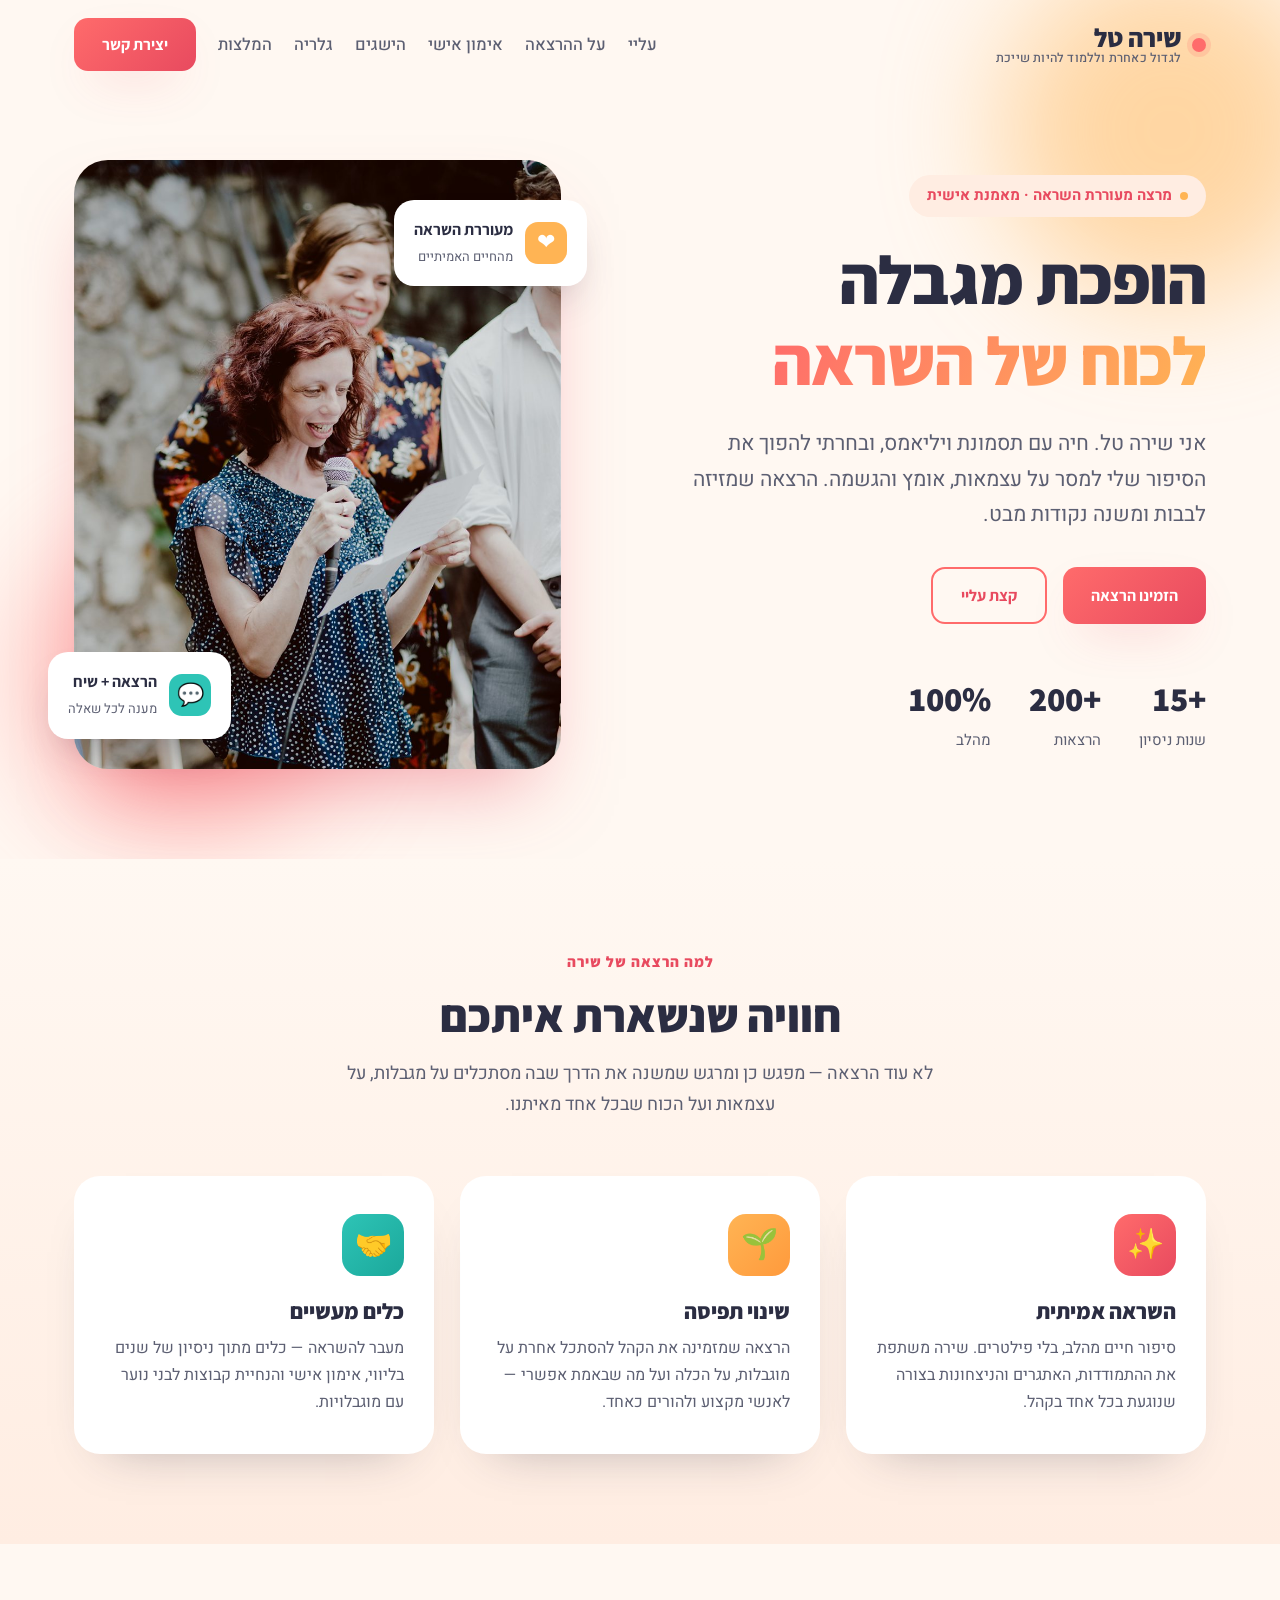
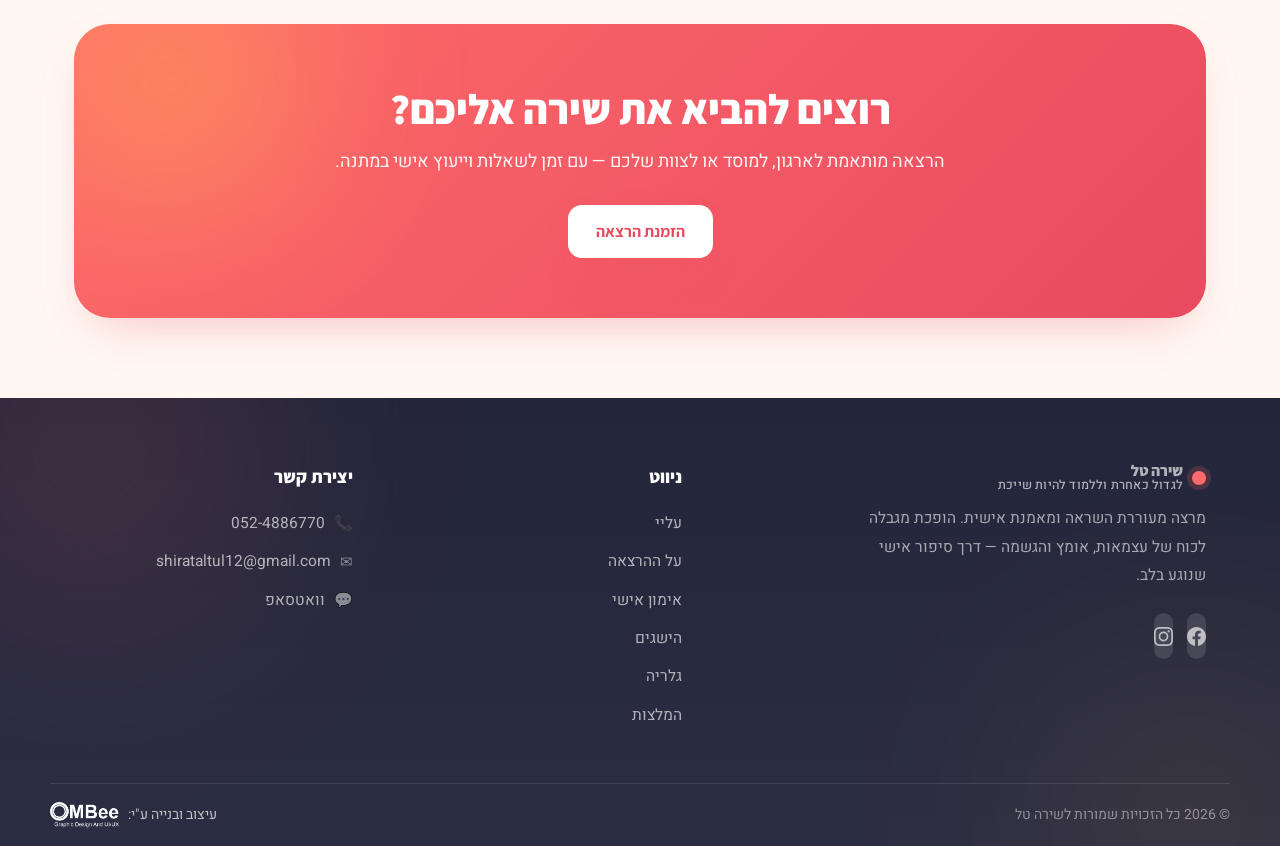
==== index.html @ d23c4528 "גיבוי ראשוני: עיצוב מחדש של אתר שירה טל אתר סטטי ב-8 דפים (עברית RTL, רספונסיבי) עם CSS/JS משותפים, " ====
<!DOCTYPE html>
<html lang="he" dir="rtl">
<head>
<meta charset="UTF-8" />
<meta name="viewport" content="width=device-width, initial-scale=1.0" />
<title>שירה טל | מרצה מעוררת השראה ומאמנת אישית</title>
<meta name="description" content="שירה טל — מרצה מוטיבציונית ומאמנת אישית. הרצאות מעוררות השראה על התמודדות, עצמאות והגשמה." />
<link rel="preconnect" href="https://fonts.googleapis.com" />
<link rel="preconnect" href="https://fonts.gstatic.com" crossorigin />
<link href="https://fonts.googleapis.com/css2?family=Heebo:wght@300;400;500;700;800;900&family=Assistant:wght@400;600;700;800&display=swap" rel="stylesheet" />
<link rel="stylesheet" href="style.css" />
</head>
<body>

<header id="header">
  <div class="wrap nav">
    <a href="index.html" class="logo"><span class="dot"></span><span class="logo-txt">שירה טל<small>לגדול כאחרת וללמוד להיות שייכת</small></span></a>
    <nav class="menu" id="menu">
      <a href="about.html">עליי</a>
      <a href="lecture.html">על ההרצאה</a>
      <a href="coaching.html">אימון אישי</a>
      <a href="achievements.html">הישגים</a>
      <a href="gallery.html">גלריה</a>
      <a href="testimonials.html">המלצות</a>
      <a href="contact.html" class="btn">יצירת קשר</a>
    </nav>
    <button class="hamburger" id="hamburger" aria-label="תפריט"><span></span><span></span><span></span></button>
  </div>
</header>

<section class="hero">
  <div class="blob blob-1"></div>
  <div class="wrap hero-grid">
    <div class="reveal">
      <span class="pill"><span class="spark"></span>מרצה מעוררת השראה · מאמנת אישית</span>
      <h1>הופכת מגבלה<br><span class="hl">לכוח של השראה</span></h1>
      <p class="lead">אני שירה טל. חיה עם תסמונת ויליאמס, ובחרתי להפוך את הסיפור שלי למסר על עצמאות, אומץ והגשמה. הרצאה שמזיזה לבבות ומשנה נקודות מבט.</p>
      <div class="hero-cta">
        <a href="contact.html" class="btn">הזמינו הרצאה</a>
        <a href="about.html" class="btn btn-ghost">קצת עליי</a>
      </div>
      <div class="hero-stats">
        <div class="stat"><div class="num">+15</div><div class="lbl">שנות ניסיון</div></div>
        <div class="stat"><div class="num">+200</div><div class="lbl">הרצאות</div></div>
        <div class="stat"><div class="num">100%</div><div class="lbl">מהלב</div></div>
      </div>
    </div>
    <div class="hero-visual reveal">
      <div class="blob blob-2"></div>
      <div class="photo-card">
        <img src="images/shira-2.jpg" alt="שירה טל" />
      </div>
      <div class="float-badge badge-1"><div class="ic">💬</div><div><b>הרצאה + שיח</b><small>מענה לכל שאלה</small></div></div>
      <div class="float-badge badge-2"><div class="ic">❤</div><div><b>מעוררת השראה</b><small>מהחיים האמיתיים</small></div></div>
    </div>
  </div>
</section>

<section class="why">
  <div class="wrap">
    <div class="sec-head reveal">
      <span class="sec-tag">למה הרצאה של שירה</span>
      <h2>חוויה שנשארת איתכם</h2>
      <p>לא עוד הרצאה — מפגש כן ומרגש שמשנה את הדרך שבה מסתכלים על מגבלות, על עצמאות ועל הכוח שבכל אחד מאיתנו.</p>
    </div>
    <div class="cards">
      <div class="card reveal"><div class="ic">✨</div><h3>השראה אמיתית</h3><p>סיפור חיים מהלב, בלי פילטרים. שירה משתפת את ההתמודדות, האתגרים והניצחונות בצורה שנוגעת בכל אחד בקהל.</p></div>
      <div class="card reveal"><div class="ic">🌱</div><h3>שינוי תפיסה</h3><p>הרצאה שמזמינה את הקהל להסתכל אחרת על מוגבלות, על הכלה ועל מה שבאמת אפשרי — לאנשי מקצוע ולהורים כאחד.</p></div>
      <div class="card reveal"><div class="ic">🤝</div><h3>כלים מעשיים</h3><p>מעבר להשראה — כלים מתוך ניסיון של שנים בליווי, אימון אישי והנחיית קבוצות לבני נוער עם מוגבלויות.</p></div>
    </div>
  </div>
</section>

<section class="cta-strip">
  <div class="wrap">
    <div class="cta-inner reveal">
      <h2>רוצים להביא את שירה אליכם?</h2>
      <p>הרצאה מותאמת לארגון, למוסד או לצוות שלכם — עם זמן לשאלות וייעוץ אישי במתנה.</p>
      <a href="contact.html" class="btn">הזמנת הרצאה</a>
    </div>
  </div>
</section>

<footer>
  <div class="wrap foot-grid">
    <div class="foot-col foot-brand">
      <a href="index.html" class="logo"><span class="dot"></span><span class="logo-txt">שירה טל<small>לגדול כאחרת וללמוד להיות שייכת</small></span></a>
      <p>מרצה מעוררת השראה ומאמנת אישית. הופכת מגבלה לכוח של עצמאות, אומץ והגשמה — דרך סיפור אישי שנוגע בלב.</p>
      <div class="socials">
        <a href="#" aria-label="פייסבוק"><svg viewBox="0 0 24 24" aria-hidden="true"><path d="M24 12.07C24 5.4 18.63 0 12 0S0 5.4 0 12.07c0 6.02 4.39 11.01 10.13 11.93v-8.44H7.08v-3.49h3.05V9.41c0-3.02 1.79-4.69 4.53-4.69 1.31 0 2.69.24 2.69.24v2.97h-1.52c-1.49 0-1.96.93-1.96 1.89v2.25h3.33l-.53 3.49h-2.8v8.44C19.61 23.08 24 18.09 24 12.07z"/></svg></a>
        <a href="https://instagram.com/shiralifecoach" target="_blank" rel="noopener" aria-label="אינסטגרם"><svg viewBox="0 0 24 24" aria-hidden="true"><path d="M12 2.16c3.2 0 3.58.01 4.85.07 1.17.05 1.8.25 2.23.41.56.22.96.48 1.38.9.42.42.68.82.9 1.38.16.42.36 1.06.41 2.23.06 1.27.07 1.65.07 4.85s-.01 3.58-.07 4.85c-.05 1.17-.25 1.8-.41 2.23-.22.56-.48.96-.9 1.38-.42.42-.82.68-1.38.9-.42.16-1.06.36-2.23.41-1.27.06-1.65.07-4.85.07s-3.58-.01-4.85-.07c-1.17-.05-1.8-.25-2.23-.41-.56-.22-.96-.48-1.38-.9-.42-.42-.68-.82-.9-1.38-.16-.42-.36-1.06-.41-2.23-.06-1.27-.07-1.65-.07-4.85s.01-3.58.07-4.85c.05-1.17.25-1.8.41-2.23.22-.56.48-.96.9-1.38.42-.42.82-.68 1.38-.9.42-.16 1.06-.36 2.23-.41 1.27-.06 1.65-.07 4.85-.07M12 0C8.74 0 8.33.01 7.05.07 5.78.13 4.9.33 4.14.63c-.79.31-1.46.72-2.12 1.38C1.36 2.67.95 3.34.63 4.14.33 4.9.13 5.78.07 7.05.01 8.33 0 8.74 0 12s.01 3.67.07 4.95c.06 1.27.26 2.15.56 2.91.31.79.72 1.46 1.38 2.12.66.66 1.33 1.07 2.12 1.38.76.3 1.64.5 2.91.56C8.33 23.99 8.74 24 12 24s3.67-.01 4.95-.07c1.27-.06 2.15-.26 2.91-.56.79-.31 1.46-.72 2.12-1.38.66-.66 1.07-1.33 1.38-2.12.3-.76.5-1.64.56-2.91.06-1.28.07-1.69.07-4.95s-.01-3.67-.07-4.95c-.06-1.27-.26-2.15-.56-2.91-.31-.79-.72-1.46-1.38-2.12C21.33 1.36 20.66.95 19.86.63 19.1.33 18.22.13 16.95.07 15.67.01 15.26 0 12 0z"/><path d="M12 5.84A6.16 6.16 0 1 0 18.16 12 6.16 6.16 0 0 0 12 5.84zM12 16a4 4 0 1 1 4-4 4 4 0 0 1-4 4z"/><circle cx="18.41" cy="5.59" r="1.44"/></svg></a>
      </div>
    </div>
    <div class="foot-col">
      <h4>ניווט</h4>
      <a href="about.html">עליי</a>
      <a href="lecture.html">על ההרצאה</a>
      <a href="coaching.html">אימון אישי</a>
      <a href="achievements.html">הישגים</a>
      <a href="gallery.html">גלריה</a>
      <a href="testimonials.html">המלצות</a>
    </div>
    <div class="foot-col">
      <h4>יצירת קשר</h4>
      <a href="tel:0524886770"><span class="fi">📞</span>052-4886770</a>
      <a href="mailto:shirataltul12@gmail.com"><span class="fi">✉</span>shirataltul12@gmail.com</a>
      <a href="https://wa.me/972524886770" target="_blank" rel="noopener"><span class="fi">💬</span>וואטסאפ</a>
    </div>
  </div>
  <div class="wrap foot-bottom">
    <span>© 2026 כל הזכויות שמורות לשירה טל</span>
    <span class="foot-credit">עיצוב ובנייה ע"י: <a href="https://ombee.co.il" target="_blank" rel="noopener"><img src="images/ombee-logo-white.png" alt="OMBee" /></a></span>
  </div>
</footer>

<script src="script.js"></script>
</body>
</html>
---- style.css ----
:root{
  --coral:#FF6B6B;
  --coral-deep:#E84A5F;
  --gold:#FFB454;
  --teal:#2EC4B6;
  --ink:#2B2D42;
  --ink-soft:#5C5F72;
  --cream:#FFF8F2;
  --cream-2:#FFEDE2;
  --white:#ffffff;
  --shadow:0 20px 50px -20px rgba(232,74,95,.35);
  --radius:26px;
}
*{margin:0;padding:0;box-sizing:border-box}
html{scroll-behavior:smooth}
body{font-family:'Heebo',sans-serif;color:var(--ink);background:var(--cream);line-height:1.7;overflow-x:hidden}
h1,h2,h3{font-family:'Assistant',sans-serif;line-height:1.2;font-weight:800}
a{text-decoration:none;color:inherit}
.wrap{max-width:1180px;margin:0 auto;padding:0 24px}
section{position:relative}

/* HEADER */
header{position:fixed;top:0;left:0;right:0;z-index:100;transition:.3s;padding:18px 0}
header.scrolled{background:rgba(255,248,242,.92);backdrop-filter:blur(12px);box-shadow:0 8px 30px -18px rgba(43,45,66,.4);padding:12px 0}
.nav{display:flex;align-items:center;justify-content:space-between}
.logo{font-family:'Assistant',sans-serif;font-weight:800;font-size:26px;color:var(--ink);display:flex;align-items:center;gap:11px}
.logo .dot{width:14px;height:14px;border-radius:50%;background:var(--coral);display:inline-block;box-shadow:0 0 0 5px rgba(255,107,107,.18);flex-shrink:0}
.logo-txt{display:flex;flex-direction:column;line-height:1.1}
.logo-txt small{font-family:'Heebo',sans-serif;font-weight:500;font-size:12.5px;color:var(--ink-soft);letter-spacing:.2px}
footer .logo-txt small{color:rgba(255,255,255,.65)}
.menu{display:flex;gap:22px;align-items:center;font-weight:500;font-size:16.5px}
.menu a{position:relative;transition:.2s;color:var(--ink-soft)}
.menu a:hover,.menu a.active{color:var(--coral-deep)}
.menu a:not(.btn)::after{content:'';position:absolute;bottom:-6px;right:0;width:0;height:2px;background:var(--coral);transition:.25s}
.menu a:not(.btn):hover::after,.menu a.active:not(.btn)::after{width:100%}
.btn{display:inline-flex;align-items:center;gap:8px;background:linear-gradient(135deg,var(--coral),var(--coral-deep));color:#fff;padding:13px 28px;border-radius:14px;font-weight:700;font-family:'Assistant',sans-serif;box-shadow:var(--shadow);transition:.25s;border:none;cursor:pointer;font-size:16px}
.btn:hover{transform:translateY(-3px);box-shadow:0 26px 50px -18px rgba(232,74,95,.55)}
.menu a.btn,.menu a.btn.active{color:#fff}
.btn-ghost{background:transparent;color:var(--coral-deep);box-shadow:none;border:2px solid var(--coral)}
.btn-ghost:hover{background:var(--coral);color:#fff}
.hamburger{display:none;flex-direction:column;gap:5px;cursor:pointer;background:none;border:none;padding:6px}
.hamburger span{width:26px;height:3px;background:var(--ink);border-radius:3px;transition:.3s}

/* PAGE HERO (inner pages) */
.page-hero{padding:160px 0 60px;text-align:center;background:linear-gradient(180deg,var(--cream-2),var(--cream));position:relative;overflow:hidden}
.page-hero .blob{position:absolute;border-radius:50%;filter:blur(70px);opacity:.45;z-index:0}
.page-hero .b1{width:300px;height:300px;background:var(--gold);top:-60px;right:-40px}
.page-hero .b2{width:260px;height:260px;background:var(--coral);bottom:-80px;left:-40px}
.page-hero .inner{position:relative;z-index:2}
.page-hero h1{font-size:clamp(34px,5.5vw,56px);font-weight:900}
.page-hero h1 .hl{background:linear-gradient(120deg,var(--coral),var(--gold));-webkit-background-clip:text;background-clip:text;color:transparent}
.page-hero p{color:var(--ink-soft);font-size:19px;max-width:620px;margin:18px auto 0}
.crumb{color:var(--coral-deep);font-weight:800;font-family:'Assistant',sans-serif;letter-spacing:1px;font-size:14px;text-transform:uppercase;margin-bottom:14px}

/* HOME HERO */
.hero{padding:160px 0 90px;overflow:hidden}
.hero-grid{display:grid;grid-template-columns:1.1fr .9fr;gap:50px;align-items:center}
.pill{display:inline-flex;align-items:center;gap:8px;background:var(--cream-2);color:var(--coral-deep);font-weight:700;padding:8px 18px;border-radius:50px;font-size:15px;margin-bottom:22px}
.pill .spark{width:8px;height:8px;background:var(--gold);border-radius:50%}
.hero h1{font-size:clamp(40px,6vw,68px);font-weight:900;letter-spacing:-1px}
.hero h1 .hl{background:linear-gradient(120deg,var(--coral),var(--gold));-webkit-background-clip:text;background-clip:text;color:transparent}
.hero p.lead{font-size:21px;color:var(--ink-soft);margin:24px 0 34px;max-width:520px}
.hero-cta{display:flex;gap:16px;flex-wrap:wrap}
.hero-stats{display:flex;gap:38px;margin-top:46px}
.stat .num{font-family:'Assistant',sans-serif;font-weight:800;font-size:34px;color:var(--ink)}
.stat .lbl{font-size:15px;color:var(--ink-soft)}
.hero-visual{position:relative}
.blob{position:absolute;border-radius:50%;filter:blur(60px);opacity:.5;z-index:-1}
.blob-1{width:340px;height:340px;background:var(--gold);top:-40px;right:-60px}
.blob-2{width:300px;height:300px;background:var(--coral);bottom:-60px;left:-40px}
.photo-card{position:relative;border-radius:34px;overflow:hidden;aspect-ratio:4/5;background:linear-gradient(160deg,var(--cream-2),#ffd9c4);box-shadow:0 40px 80px -30px rgba(232,74,95,.5)}
.photo-card .ph{position:absolute;inset:0;display:flex;align-items:center;justify-content:center;color:var(--coral-deep);font-weight:700;font-family:'Assistant',sans-serif;text-align:center;font-size:18px;opacity:.6;flex-direction:column;gap:10px}
.photo-card img,.about-photo img,.lecture-visual img{width:100%;height:100%;object-fit:cover;position:relative;z-index:2}
.float-badge{position:absolute;background:#fff;border-radius:20px;padding:16px 20px;box-shadow:0 20px 40px -18px rgba(43,45,66,.35);display:flex;align-items:center;gap:12px;z-index:3}
.float-badge .ic{width:42px;height:42px;border-radius:13px;display:flex;align-items:center;justify-content:center;font-size:22px;color:#fff}
.badge-1{bottom:30px;left:-26px}
.badge-1 .ic{background:var(--teal)}
.badge-2{top:40px;right:-26px}
.badge-2 .ic{background:var(--gold)}
.float-badge b{font-family:'Assistant',sans-serif;font-size:16px;display:block}
.float-badge small{color:var(--ink-soft);font-size:13px}

/* SECTION HEADERS */
.sec-head{text-align:center;max-width:620px;margin:0 auto 56px}
.sec-tag{color:var(--coral-deep);font-weight:800;font-family:'Assistant',sans-serif;letter-spacing:1px;font-size:15px;text-transform:uppercase}
.sec-head h2{font-size:clamp(30px,4.5vw,46px);margin:12px 0 16px}
.sec-head p{color:var(--ink-soft);font-size:18px}

/* ABOUT */
.about{padding:90px 0;background:var(--white)}
.about-grid{display:grid;grid-template-columns:.9fr 1.1fr;gap:60px;align-items:center}
.about-photo{position:relative;border-radius:var(--radius);overflow:hidden;aspect-ratio:1/1;background:linear-gradient(160deg,#ffe0cf,#ffc7b0);box-shadow:var(--shadow)}
.about-photo .ph,.lecture-visual .ph{position:absolute;inset:0;display:flex;flex-direction:column;gap:10px;align-items:center;justify-content:center;color:var(--coral-deep);font-weight:700;font-family:'Assistant',sans-serif;opacity:.6}
.about h2{font-size:clamp(28px,4vw,42px);margin-bottom:20px}
.about p{color:var(--ink-soft);font-size:17.5px;margin-bottom:16px}
.about .quote{border-right:4px solid var(--coral);padding:6px 22px;margin:24px 0;font-family:'Assistant',sans-serif;font-weight:700;font-size:21px;color:var(--ink)}

/* WHY */
.why{padding:90px 0;background:linear-gradient(180deg,var(--cream),var(--cream-2))}
.cards{display:grid;grid-template-columns:repeat(3,1fr);gap:26px}
.card{background:#fff;border-radius:var(--radius);padding:38px 30px;transition:.3s;box-shadow:0 24px 50px -34px rgba(43,45,66,.4);position:relative;overflow:hidden}
.card:hover{transform:translateY(-8px);box-shadow:0 34px 60px -28px rgba(232,74,95,.4)}
.card .ic{width:62px;height:62px;border-radius:18px;display:flex;align-items:center;justify-content:center;font-size:30px;margin-bottom:22px;color:#fff}
.card:nth-child(1) .ic{background:linear-gradient(135deg,var(--coral),var(--coral-deep))}
.card:nth-child(2) .ic{background:linear-gradient(135deg,var(--gold),#ff9a3c)}
.card:nth-child(3) .ic{background:linear-gradient(135deg,var(--teal),#1ba89b)}
.card h3{font-size:22px;margin-bottom:10px}
.card p{color:var(--ink-soft);font-size:16px}

/* LECTURE */
.lecture{padding:90px 0;background:var(--white)}
.lecture-grid{display:grid;grid-template-columns:1fr 1fr;gap:60px;align-items:center}
.audience{display:flex;flex-wrap:wrap;gap:12px;margin-top:26px}
.tag{background:var(--cream-2);color:var(--coral-deep);font-weight:700;padding:10px 20px;border-radius:50px;font-size:15.5px}
.check-list{margin:24px 0;display:grid;gap:14px}
.check-list li{list-style:none;display:flex;gap:14px;align-items:flex-start;font-size:17px;color:var(--ink-soft)}
.check-list .ck{flex-shrink:0;width:26px;height:26px;border-radius:50%;background:var(--teal);color:#fff;display:flex;align-items:center;justify-content:center;font-size:15px;font-weight:700;margin-top:3px}
.lecture-visual{border-radius:var(--radius);background:linear-gradient(160deg,#fff3ea,#ffd9c4);aspect-ratio:5/6;position:relative;overflow:hidden;box-shadow:var(--shadow)}

/* TESTIMONIALS */
.testi{padding:90px 0;background:linear-gradient(180deg,var(--cream-2),var(--cream))}
.testi-grid{display:grid;grid-template-columns:repeat(3,1fr);gap:26px}
.testi-card{background:#fff;border-radius:var(--radius);padding:34px 30px;box-shadow:0 24px 50px -34px rgba(43,45,66,.35);position:relative}
.testi-card .qmark{font-family:'Assistant';font-size:70px;color:var(--cream-2);line-height:.6;position:absolute;top:24px;left:26px}
.testi-card p{font-size:17px;color:var(--ink);margin-bottom:22px;position:relative;z-index:2}
.stars{color:var(--gold);font-size:18px;margin-bottom:14px;letter-spacing:2px}
.testi-author{display:flex;align-items:center;gap:14px}
.avatar{width:50px;height:50px;border-radius:50%;background:linear-gradient(135deg,var(--coral),var(--gold));display:flex;align-items:center;justify-content:center;color:#fff;font-weight:800;font-family:'Assistant';font-size:20px}
.testi-author b{font-family:'Assistant';font-size:17px}
.testi-author small{color:var(--ink-soft);display:block}

/* CTA STRIP */
.cta-strip{padding:80px 0}
.cta-inner{background:linear-gradient(135deg,var(--coral),var(--coral-deep));border-radius:36px;padding:60px;text-align:center;color:#fff;position:relative;overflow:hidden;box-shadow:var(--shadow)}
.cta-inner::before{content:'';position:absolute;width:280px;height:280px;background:var(--gold);border-radius:50%;filter:blur(80px);opacity:.4;top:-80px;left:-40px}
.cta-inner h2{font-size:clamp(28px,4vw,42px);margin-bottom:12px;position:relative;z-index:2}
.cta-inner p{font-size:18px;opacity:.92;margin-bottom:28px;position:relative;z-index:2}
.cta-inner .btn{background:#fff;color:var(--coral-deep);position:relative;z-index:2}
.cta-inner .btn:hover{background:var(--ink);color:#fff}

/* CONTACT */
.contact{padding:90px 0}
.contact-box{background:linear-gradient(135deg,var(--ink),#3a3d5c);border-radius:40px;padding:60px;display:grid;grid-template-columns:1fr 1fr;gap:50px;position:relative;overflow:hidden;color:#fff;box-shadow:0 40px 80px -30px rgba(43,45,66,.6)}
.contact-box::before{content:'';position:absolute;width:300px;height:300px;background:var(--coral);border-radius:50%;filter:blur(80px);opacity:.35;top:-80px;left:-60px}
.contact-box::after{content:'';position:absolute;width:260px;height:260px;background:var(--gold);border-radius:50%;filter:blur(80px);opacity:.3;bottom:-80px;right:-40px}
.contact-info{position:relative;z-index:2}
.contact-info h2{font-size:clamp(28px,4vw,40px);margin-bottom:16px}
.contact-info p{color:rgba(255,255,255,.8);font-size:18px;margin-bottom:30px}
.contact-line{display:flex;align-items:center;gap:16px;margin-bottom:20px;font-size:18px}
.contact-line .ic{width:48px;height:48px;border-radius:14px;background:rgba(255,255,255,.12);display:flex;align-items:center;justify-content:center;font-size:22px}
.socials{display:flex;gap:14px;margin-top:28px}
.socials a{width:46px;height:46px;border-radius:14px;background:rgba(255,255,255,.12);display:flex;align-items:center;justify-content:center;font-size:20px;transition:.25s}
.socials a:hover{background:var(--coral);transform:translateY(-3px)}
.socials a svg{width:19px;height:19px;fill:currentColor;display:block}
form{position:relative;z-index:2;background:#fff;border-radius:26px;padding:34px;color:var(--ink)}
form h3{font-size:24px;margin-bottom:8px}
form .sub{color:var(--ink-soft);font-size:15px;margin-bottom:22px}
.field{margin-bottom:16px}
.field label{display:block;font-weight:600;font-size:14.5px;margin-bottom:7px}
.field input,.field textarea{width:100%;border:2px solid #f0e2d8;border-radius:14px;padding:13px 16px;font-family:inherit;font-size:16px;transition:.2s;background:var(--cream);color:var(--ink)}
.field input:focus,.field textarea:focus{outline:none;border-color:var(--coral);background:#fff}
form .btn{width:100%;justify-content:center;margin-top:6px}

/* FOOTER */
footer{background:linear-gradient(180deg,#23253a,var(--ink));color:rgba(255,255,255,.7);padding:64px 0 0;position:relative;overflow:hidden}
footer::before{content:'';position:absolute;width:340px;height:340px;background:var(--coral);border-radius:50%;filter:blur(120px);opacity:.16;top:-120px;left:-80px}
footer::after{content:'';position:absolute;width:300px;height:300px;background:var(--gold);border-radius:50%;filter:blur(120px);opacity:.12;bottom:-120px;right:-60px}
.foot-grid{display:grid;grid-template-columns:1.7fr 1fr 1fr;gap:50px;padding-bottom:42px;position:relative;z-index:2}
footer .logo{color:#fff;margin-bottom:18px}
.foot-brand p{font-size:15.5px;max-width:360px;line-height:1.85;color:rgba(255,255,255,.6)}
.foot-brand .socials{margin-top:22px}
.foot-col h4{font-family:'Assistant',sans-serif;color:#fff;font-size:18px;font-weight:800;margin-bottom:18px}
.foot-col a{display:flex;align-items:center;gap:9px;color:rgba(255,255,255,.65);margin-bottom:12px;transition:.2s;font-size:15.5px;width:fit-content}
.foot-col a:hover{color:var(--coral);transform:translateX(-5px)}
.foot-col a .fi{opacity:.7;font-size:15px}
.foot-bottom{position:relative;z-index:2;border-top:1px solid rgba(255,255,255,.1);padding:18px 0;display:flex;justify-content:space-between;align-items:center;font-size:14px;flex-wrap:wrap;gap:10px}
.foot-bottom>span:first-child{opacity:.65}
.foot-credit{display:inline-flex;align-items:center;gap:9px;color:rgba(255,255,255,.7)}
.foot-credit a{display:inline-flex;align-items:center}
.foot-credit img{height:26px;width:auto;display:block;transition:.2s}
.foot-credit a:hover img{transform:translateY(-2px);filter:brightness(1.15)}

/* GALLERY */
.gallery{padding:90px 0;background:var(--white)}
.gal-grid{display:grid;grid-template-columns:repeat(3,1fr);gap:20px}
.gal-item{position:relative;border-radius:20px;overflow:hidden;aspect-ratio:1/1;background:linear-gradient(160deg,var(--cream-2),#ffd9c4);box-shadow:0 20px 44px -30px rgba(43,45,66,.4);transition:.3s;cursor:pointer}
.gal-item:hover{transform:translateY(-6px);box-shadow:0 30px 54px -28px rgba(232,74,95,.4)}
.gal-item.tall{aspect-ratio:auto;grid-row:span 2}
.gal-item .ph{position:absolute;inset:0;display:flex;flex-direction:column;gap:8px;align-items:center;justify-content:center;color:var(--coral-deep);font-weight:700;font-family:'Assistant',sans-serif;opacity:.6;font-size:15px;text-align:center}
.gal-item img{width:100%;height:100%;object-fit:cover;display:block}

/* SIMPLE FEATURE ROW (coaching) */
.feature-grid{display:grid;grid-template-columns:1fr 1fr;gap:60px;align-items:center}
.feature-list{margin:22px 0;display:grid;gap:14px}
.feature-list li{list-style:none;display:flex;gap:14px;align-items:flex-start;font-size:17px;color:var(--ink-soft)}
.feature-list .ck{flex-shrink:0;width:26px;height:26px;border-radius:50%;background:var(--coral);color:#fff;display:flex;align-items:center;justify-content:center;font-size:15px;font-weight:700;margin-top:3px}
.price-card{background:linear-gradient(160deg,var(--cream-2),#ffd9c4);border-radius:var(--radius);padding:40px;text-align:center;box-shadow:var(--shadow)}
.price-card .big{font-family:'Assistant';font-weight:900;font-size:30px;color:var(--ink);margin:10px 0}
.price-card .free{display:inline-block;background:var(--teal);color:#fff;font-weight:700;padding:6px 18px;border-radius:50px;font-size:15px;margin-bottom:8px}

/* ACHIEVEMENTS timeline */
.timeline{max-width:760px;margin:0 auto;position:relative;padding-right:34px}
.timeline::before{content:'';position:absolute;right:13px;top:8px;bottom:8px;width:3px;background:linear-gradient(var(--coral),var(--gold),var(--teal));border-radius:3px}
.tl-item{position:relative;padding:0 0 34px 0;margin-right:18px}
.tl-item::before{content:'';position:absolute;right:-23px;top:4px;width:18px;height:18px;border-radius:50%;background:#fff;border:4px solid var(--coral);box-shadow:0 0 0 4px var(--cream-2)}
.tl-item h3{font-size:21px;margin-bottom:6px}
.tl-item p{color:var(--ink-soft);font-size:16.5px}

/* REVEAL */
.reveal{opacity:0;transform:translateY(40px);transition:.8s cubic-bezier(.2,.8,.2,1)}
.reveal.show{opacity:1;transform:none}

/* RESPONSIVE */
@media(max-width:1024px){
  .hero-grid,.about-grid,.lecture-grid,.contact-box,.feature-grid{grid-template-columns:1fr}
  .cards,.testi-grid{grid-template-columns:1fr}
  .gal-grid{grid-template-columns:repeat(2,1fr)}
  .gal-item.tall{grid-row:span 1;aspect-ratio:1/1}
  .menu{position:fixed;top:0;right:-100%;width:78%;max-width:330px;height:100vh;background:#fff;flex-direction:column;justify-content:center;gap:30px;font-size:22px;box-shadow:-20px 0 60px -20px rgba(0,0,0,.3);transition:.35s;z-index:120}
  .menu.open{right:0}
  .hamburger{display:flex;z-index:130}
  .hero-visual{margin-top:30px;max-width:420px;margin-inline:auto}
  .about-photo{max-width:440px;margin-inline:auto}
  .contact-box,.cta-inner{padding:36px 26px}
  .hero{padding:130px 0 60px}
  .hero-stats{gap:24px}
}
@media(max-width:760px){
  .foot-grid{grid-template-columns:1fr;gap:34px}
  .foot-bottom{flex-direction:column;text-align:center}
}
@media(max-width:560px){
  .gal-grid{grid-template-columns:1fr}
}
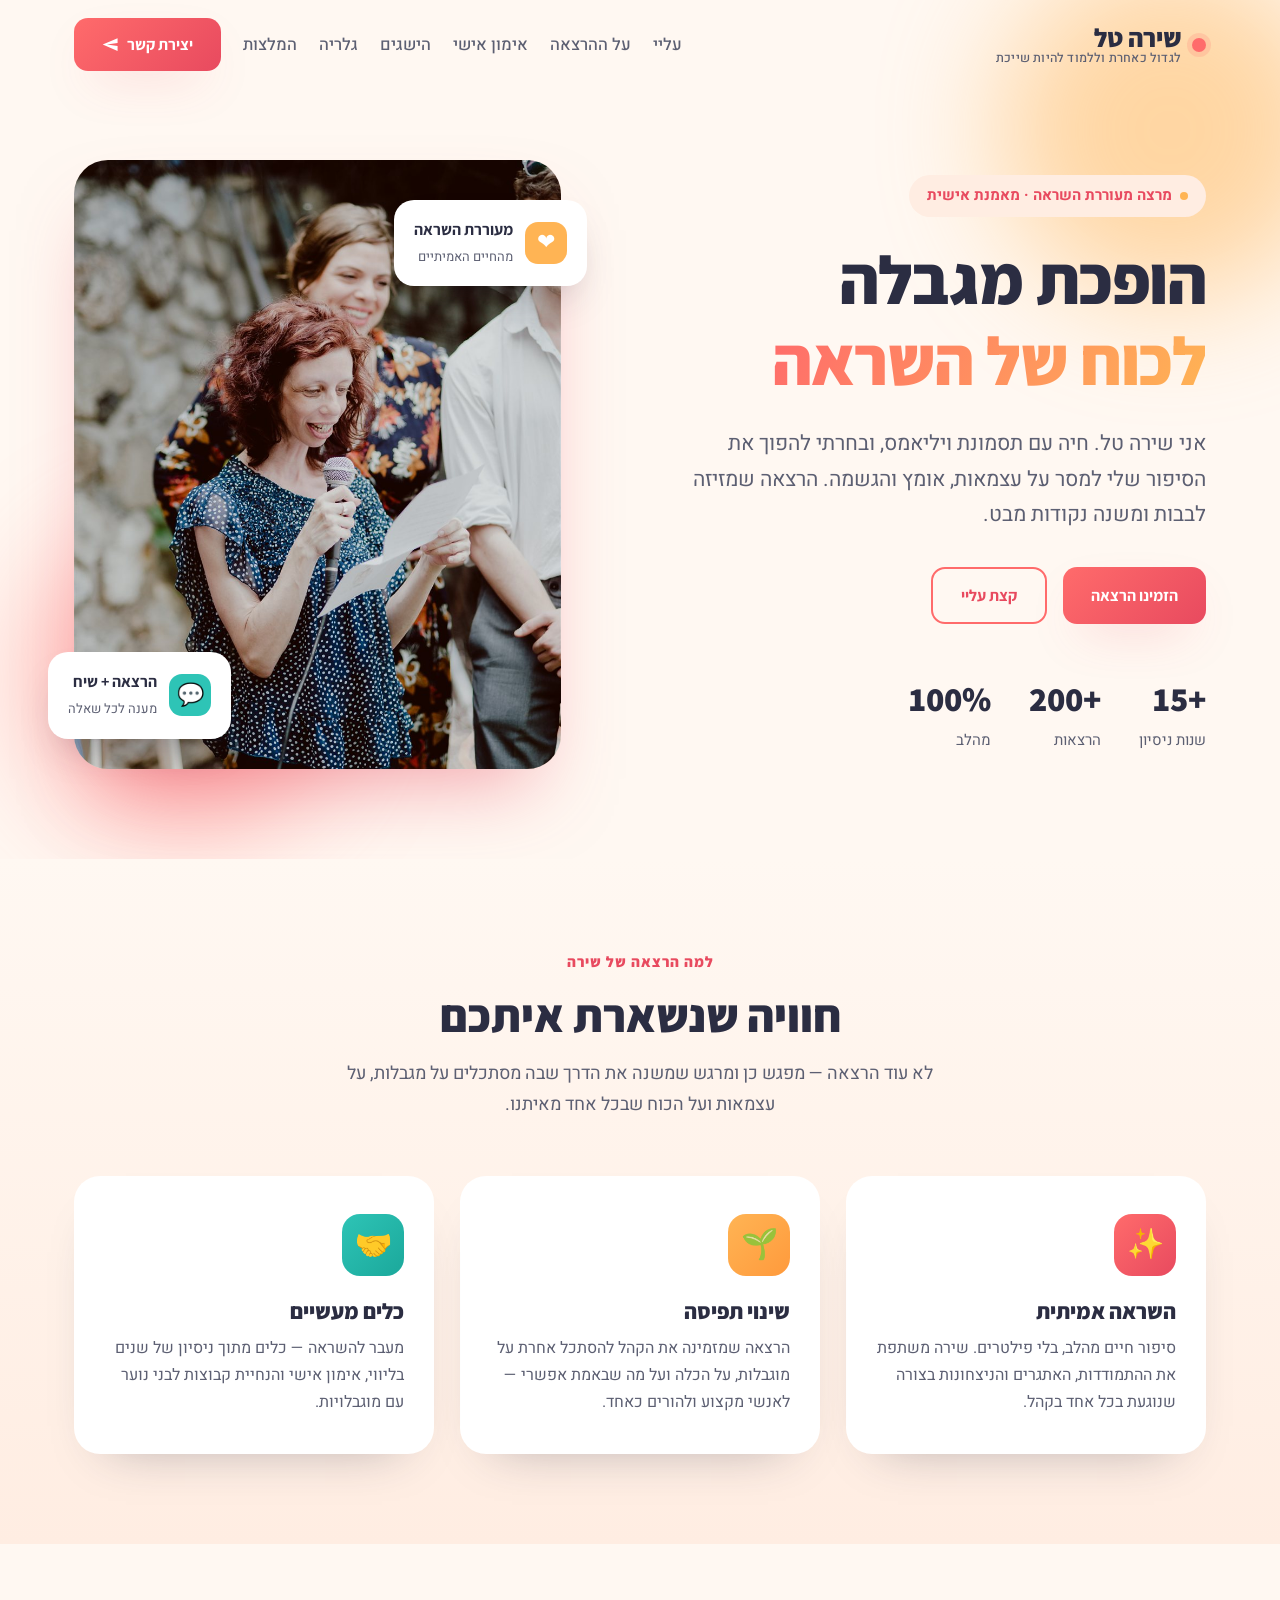
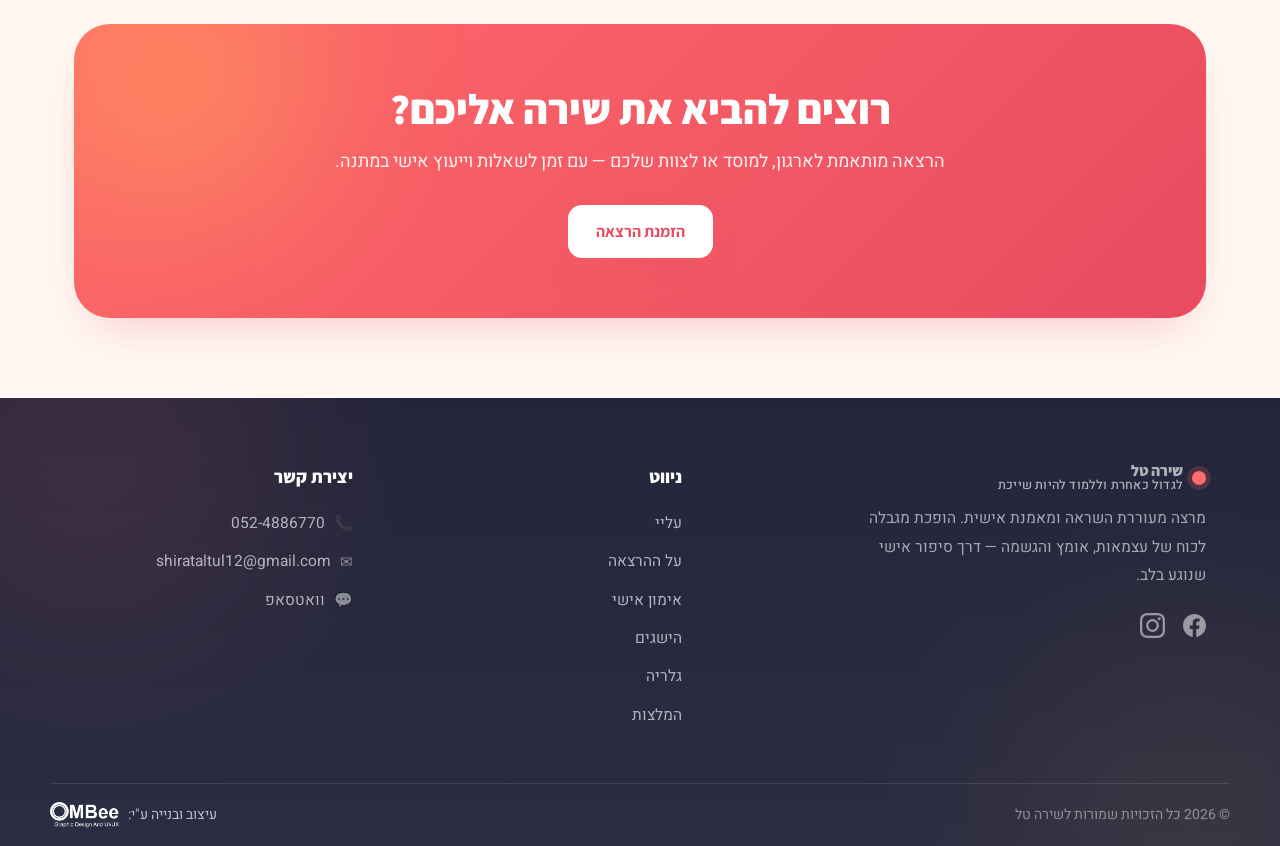
==== commit 5ab70598: "שיפורי יצירת קשר ורשתות חברתיות - אבירון נייר בכפתור "יצירת קשר" בתפריט (כל הדפים) ובכפתור השליחה, ב" ====
--- a/index.html
+++ b/index.html
@@ -22,7 +22,7 @@
       <a href="achievements.html">הישגים</a>
       <a href="gallery.html">גלריה</a>
       <a href="testimonials.html">המלצות</a>
-      <a href="contact.html" class="btn">יצירת קשר</a>
+      <a href="contact.html" class="btn">יצירת קשר<svg viewBox="0 0 24 24" width="17" height="17" fill="currentColor" aria-hidden="true" style="transform:scaleX(-1)"><path d="M2.01 21 23 12 2.01 3 2 10l15 2-15 2z"/></svg></a>
     </nav>
     <button class="hamburger" id="hamburger" aria-label="תפריט"><span></span><span></span><span></span></button>
   </div>
--- a/style.css
+++ b/style.css
@@ -148,10 +148,12 @@
 .contact-info p{color:rgba(255,255,255,.8);font-size:18px;margin-bottom:30px}
 .contact-line{display:flex;align-items:center;gap:16px;margin-bottom:20px;font-size:18px}
 .contact-line .ic{width:48px;height:48px;border-radius:14px;background:rgba(255,255,255,.12);display:flex;align-items:center;justify-content:center;font-size:22px}
-.socials{display:flex;gap:14px;margin-top:28px}
-.socials a{width:46px;height:46px;border-radius:14px;background:rgba(255,255,255,.12);display:flex;align-items:center;justify-content:center;font-size:20px;transition:.25s}
-.socials a:hover{background:var(--coral);transform:translateY(-3px)}
-.socials a svg{width:19px;height:19px;fill:currentColor;display:block}
+.socials{display:flex;gap:18px;margin-top:28px;align-items:center}
+.socials a{display:flex;align-items:center;justify-content:center;color:#fff;opacity:.8;transition:.25s}
+.socials a:hover{color:var(--coral);opacity:1;transform:translateY(-3px)}
+.socials a svg{fill:currentColor;display:block}
+.socials a[aria-label="אינסטגרם"] svg{width:25px;height:25px}
+.socials a[aria-label="פייסבוק"] svg{width:23px;height:23px}
 form{position:relative;z-index:2;background:#fff;border-radius:26px;padding:34px;color:var(--ink)}
 form h3{font-size:24px;margin-bottom:8px}
 form .sub{color:var(--ink-soft);font-size:15px;margin-bottom:22px}
@@ -199,12 +201,17 @@
 .price-card .free{display:inline-block;background:var(--teal);color:#fff;font-weight:700;padding:6px 18px;border-radius:50px;font-size:15px;margin-bottom:8px}
 
 /* ACHIEVEMENTS timeline */
-.timeline{max-width:760px;margin:0 auto;position:relative;padding-right:34px}
-.timeline::before{content:'';position:absolute;right:13px;top:8px;bottom:8px;width:3px;background:linear-gradient(var(--coral),var(--gold),var(--teal));border-radius:3px}
-.tl-item{position:relative;padding:0 0 34px 0;margin-right:18px}
-.tl-item::before{content:'';position:absolute;right:-23px;top:4px;width:18px;height:18px;border-radius:50%;background:#fff;border:4px solid var(--coral);box-shadow:0 0 0 4px var(--cream-2)}
-.tl-item h3{font-size:21px;margin-bottom:6px}
-.tl-item p{color:var(--ink-soft);font-size:16.5px}
+.timeline{max-width:720px;margin:0 auto;position:relative}
+.timeline::before{content:'';position:absolute;top:32px;bottom:32px;right:31px;width:2px;background:linear-gradient(180deg,var(--coral),var(--gold),var(--teal));opacity:.35;z-index:0}
+.tl-item{position:relative;z-index:1;display:grid;grid-template-columns:64px 1fr;gap:22px;align-items:center;margin-bottom:20px}
+.tl-ic{width:64px;height:64px;border-radius:50%;display:flex;align-items:center;justify-content:center;font-size:27px;color:#fff;box-shadow:0 14px 28px -10px rgba(232,74,95,.5);border:4px solid var(--cream);background:linear-gradient(135deg,var(--coral),var(--coral-deep))}
+.tl-item:nth-child(3n+2) .tl-ic{background:linear-gradient(135deg,var(--gold),#ff9a3c);box-shadow:0 14px 28px -10px rgba(255,154,60,.5)}
+.tl-item:nth-child(3n+3) .tl-ic{background:linear-gradient(135deg,var(--teal),#1ba89b);box-shadow:0 14px 28px -10px rgba(46,196,182,.5)}
+.tl-card{background:#fff;border-radius:18px;padding:18px 24px;box-shadow:0 20px 44px -30px rgba(43,45,66,.4);transition:.28s;position:relative}
+.tl-card::before{content:'';position:absolute;top:50%;right:-9px;transform:translateY(-50%) rotate(45deg);width:16px;height:16px;background:#fff;border-radius:3px}
+.tl-card:hover{transform:translateX(-6px);box-shadow:0 26px 50px -26px rgba(232,74,95,.4)}
+.tl-card h3{font-size:20px;margin-bottom:5px}
+.tl-card p{color:var(--ink-soft);font-size:16px;margin:0}
 
 /* REVEAL */
 .reveal{opacity:0;transform:translateY(40px);transition:.8s cubic-bezier(.2,.8,.2,1)}
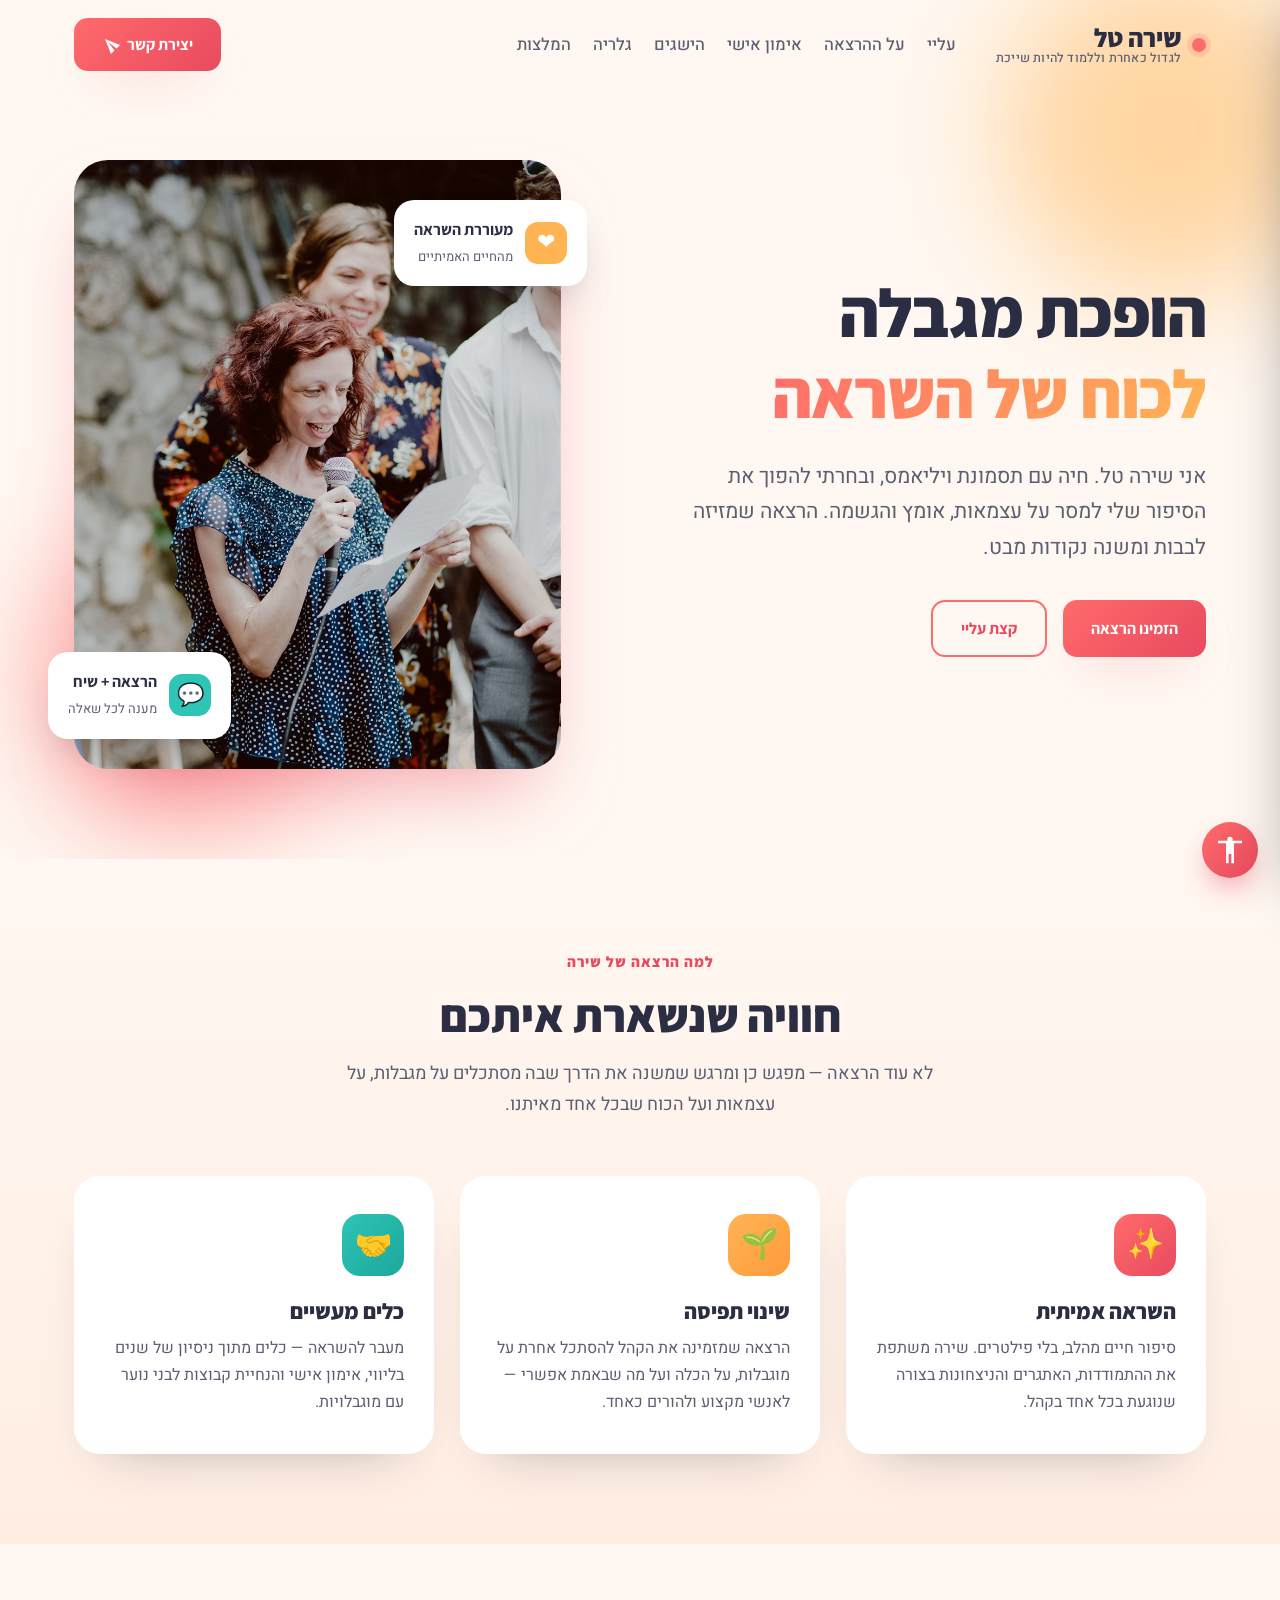
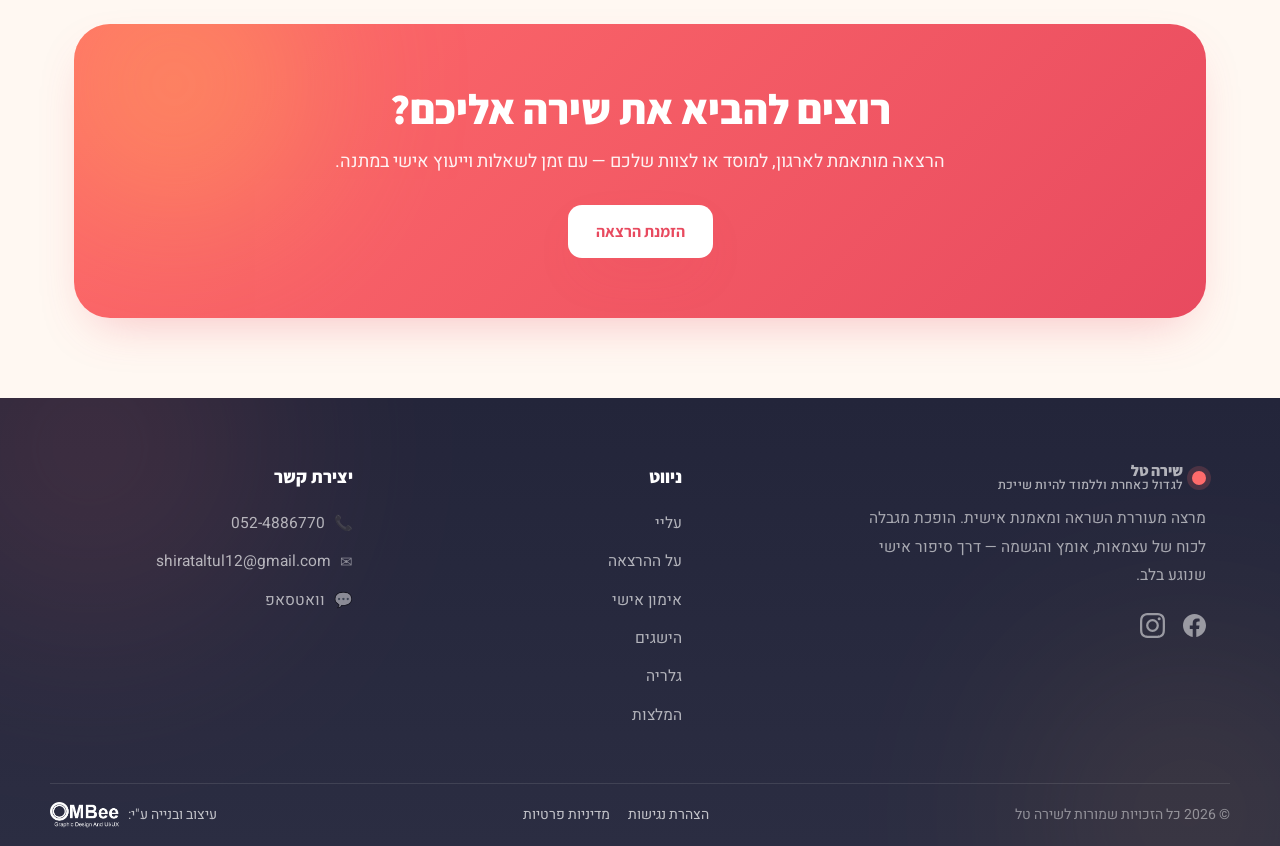
==== commit ac2ddb9d: "נגישות, פרטיות, ושיפורי תפריט/פוטר - תפריט נגישות מלא (14 פיצ'רים) עם שמירה ב-localStorage, בצד ימין" ====
--- a/index.html
+++ b/index.html
@@ -22,7 +22,7 @@
       <a href="achievements.html">הישגים</a>
       <a href="gallery.html">גלריה</a>
       <a href="testimonials.html">המלצות</a>
-      <a href="contact.html" class="btn">יצירת קשר<svg viewBox="0 0 24 24" width="17" height="17" fill="currentColor" aria-hidden="true" style="transform:scaleX(-1)"><path d="M2.01 21 23 12 2.01 3 2 10l15 2-15 2z"/></svg></a>
+      <a href="contact.html" class="btn">יצירת קשר<svg viewBox="0 0 24 24" width="17" height="17" fill="currentColor" aria-hidden="true" style="transform:rotate(-135deg)"><path d="M2.01 21 23 12 2.01 3 2 10l15 2-15 2z"/></svg></a>
     </nav>
     <button class="hamburger" id="hamburger" aria-label="תפריט"><span></span><span></span><span></span></button>
   </div>
@@ -32,17 +32,11 @@
   <div class="blob blob-1"></div>
   <div class="wrap hero-grid">
     <div class="reveal">
-      <span class="pill"><span class="spark"></span>מרצה מעוררת השראה · מאמנת אישית</span>
       <h1>הופכת מגבלה<br><span class="hl">לכוח של השראה</span></h1>
       <p class="lead">אני שירה טל. חיה עם תסמונת ויליאמס, ובחרתי להפוך את הסיפור שלי למסר על עצמאות, אומץ והגשמה. הרצאה שמזיזה לבבות ומשנה נקודות מבט.</p>
       <div class="hero-cta">
         <a href="contact.html" class="btn">הזמינו הרצאה</a>
         <a href="about.html" class="btn btn-ghost">קצת עליי</a>
-      </div>
-      <div class="hero-stats">
-        <div class="stat"><div class="num">+15</div><div class="lbl">שנות ניסיון</div></div>
-        <div class="stat"><div class="num">+200</div><div class="lbl">הרצאות</div></div>
-        <div class="stat"><div class="num">100%</div><div class="lbl">מהלב</div></div>
       </div>
     </div>
     <div class="hero-visual reveal">
@@ -109,6 +103,7 @@
   </div>
   <div class="wrap foot-bottom">
     <span>© 2026 כל הזכויות שמורות לשירה טל</span>
+    <span class="foot-legal"><a href="accessibility.html">הצהרת נגישות</a><a href="privacy.html">מדיניות פרטיות</a></span>
     <span class="foot-credit">עיצוב ובנייה ע"י: <a href="https://ombee.co.il" target="_blank" rel="noopener"><img src="images/ombee-logo-white.png" alt="OMBee" /></a></span>
   </div>
 </footer>
--- a/style.css
+++ b/style.css
@@ -177,6 +177,9 @@
 .foot-col a .fi{opacity:.7;font-size:15px}
 .foot-bottom{position:relative;z-index:2;border-top:1px solid rgba(255,255,255,.1);padding:18px 0;display:flex;justify-content:space-between;align-items:center;font-size:14px;flex-wrap:wrap;gap:10px}
 .foot-bottom>span:first-child{opacity:.65}
+.foot-legal{display:flex;gap:18px;flex-wrap:wrap;justify-content:center}
+.foot-legal a{color:rgba(255,255,255,.72);transition:.2s}
+.foot-legal a:hover{color:var(--coral)}
 .foot-credit{display:inline-flex;align-items:center;gap:9px;color:rgba(255,255,255,.7)}
 .foot-credit a{display:inline-flex;align-items:center}
 .foot-credit img{height:26px;width:auto;display:block;transition:.2s}
@@ -216,6 +219,12 @@
 /* REVEAL */
 .reveal{opacity:0;transform:translateY(40px);transition:.8s cubic-bezier(.2,.8,.2,1)}
 .reveal.show{opacity:1;transform:none}
+
+/* desktop: nav links on the right next to logo, CTA pushed to the left */
+@media(min-width:1025px){
+  .menu{flex:1;justify-content:flex-start;margin-right:40px}
+  .menu>.btn{margin-inline-start:auto}
+}
 
 /* RESPONSIVE */
 @media(max-width:1024px){
@@ -239,3 +248,56 @@
 @media(max-width:560px){
   .gal-grid{grid-template-columns:1fr}
 }
+
+/* ====== LEGAL / PROSE PAGES ====== */
+.legal{max-width:840px;margin:0 auto}
+.legal h2{font-size:24px;margin:30px 0 10px;color:var(--ink)}
+.legal h2:first-child{margin-top:0}
+.legal p,.legal li{color:var(--ink-soft);font-size:17px;margin-bottom:12px;line-height:1.95}
+.legal ul{padding-right:22px;margin-bottom:16px}
+.legal a{color:var(--coral-deep);font-weight:600;text-decoration:underline}
+.legal .updated{color:var(--ink-soft);font-size:14.5px;margin-top:30px;border-top:1px solid #eadccf;padding-top:16px}
+
+/* ====== ACCESSIBILITY WIDGET ====== */
+.a11y-fab{position:fixed;bottom:22px;right:22px;z-index:9997;width:56px;height:56px;border-radius:50%;border:none;cursor:pointer;background:linear-gradient(135deg,var(--coral),var(--coral-deep));color:#fff;box-shadow:0 14px 30px -8px rgba(232,74,95,.6);display:flex;align-items:center;justify-content:center;transition:.25s}
+.a11y-fab:hover{transform:scale(1.08)}
+.a11y-fab:focus-visible{outline:3px solid var(--gold);outline-offset:3px}
+.a11y-fab svg{width:32px;height:32px;fill:currentColor}
+.a11y-overlay{position:fixed;inset:0;background:rgba(43,45,66,.45);z-index:9998;opacity:0;visibility:hidden;transition:.3s}
+.a11y-overlay.open{opacity:1;visibility:visible}
+.a11y-panel{position:fixed;top:0;right:0;height:100vh;width:350px;max-width:92vw;background:var(--cream);z-index:9999;transform:translateX(105%);transition:.35s cubic-bezier(.2,.8,.2,1);display:flex;flex-direction:column;box-shadow:-20px 0 60px -20px rgba(0,0,0,.45)}
+.a11y-panel.open{transform:none}
+.a11y-head{background:linear-gradient(135deg,var(--ink),#3a3d5c);color:#fff;padding:20px 22px;display:flex;align-items:center;justify-content:space-between;flex-shrink:0}
+.a11y-head h2{font-size:19px;margin:0;display:flex;align-items:center;gap:10px;font-family:'Assistant',sans-serif}
+.a11y-close{background:rgba(255,255,255,.15);border:none;color:#fff;width:34px;height:34px;border-radius:10px;font-size:18px;cursor:pointer;line-height:1;transition:.2s}
+.a11y-close:hover{background:var(--coral)}
+.a11y-body{padding:18px;overflow-y:auto;flex:1}
+.a11y-grid{display:grid;grid-template-columns:1fr 1fr;gap:10px}
+.a11y-btn{background:#fff;border:2px solid #f0e2d8;border-radius:14px;padding:15px 8px;cursor:pointer;display:flex;flex-direction:column;align-items:center;gap:9px;font-family:'Heebo',sans-serif;font-size:13.5px;font-weight:600;color:var(--ink);transition:.2s;text-align:center}
+.a11y-btn .ic{font-size:25px;line-height:1}
+.a11y-btn:hover{border-color:var(--coral);transform:translateY(-2px)}
+.a11y-btn.active{background:var(--coral);border-color:var(--coral);color:#fff}
+.a11y-reset{margin-top:14px;width:100%;background:var(--teal);color:#fff;border:none;border-radius:14px;padding:14px;font-weight:700;font-family:'Assistant',sans-serif;cursor:pointer;font-size:15px;display:flex;align-items:center;justify-content:center;gap:9px;transition:.2s}
+.a11y-reset:hover{filter:brightness(1.06)}
+.a11y-foot{margin-top:16px;border-top:1px solid #eadccf;padding-top:14px;display:flex;flex-direction:column;gap:4px}
+.a11y-foot a{color:var(--coral-deep);font-weight:600;font-size:14.5px;display:flex;align-items:center;gap:9px;padding:8px 6px;border-radius:10px;transition:.2s}
+.a11y-foot a:hover{background:var(--cream-2)}
+
+/* feature effects (applied to <html>) — filters combined via CSS var on section/footer */
+section,footer{filter:var(--a11y-filter,none)}
+html.a11y-bigtext header,html.a11y-bigtext section,html.a11y-bigtext footer{zoom:1.15}
+html.a11y-links a{text-decoration:underline !important;background:rgba(255,180,84,.2);outline:2px solid var(--gold);outline-offset:1px}
+html.a11y-readable,html.a11y-readable *{font-family:Arial,"Segoe UI",sans-serif !important}
+html.a11y-dyslexia,html.a11y-dyslexia *{font-family:Verdana,Tahoma,"Segoe UI",sans-serif !important;font-weight:600 !important;letter-spacing:.5px !important;word-spacing:2px !important}
+html.a11y-spacing p,html.a11y-spacing li,html.a11y-spacing span,html.a11y-spacing a,html.a11y-spacing h1,html.a11y-spacing h2,html.a11y-spacing h3,html.a11y-spacing label{letter-spacing:1px !important;word-spacing:4px !important}
+html.a11y-lineheight p,html.a11y-lineheight li,html.a11y-lineheight span,html.a11y-lineheight a,html.a11y-lineheight h1,html.a11y-lineheight h2,html.a11y-lineheight h3{line-height:2.3 !important}
+html.a11y-align p,html.a11y-align li,html.a11y-align .lead,html.a11y-align .sec-head p{text-align:justify !important}
+html.a11y-hideimg img{visibility:hidden !important}
+html.a11y-noanim *,html.a11y-noanim *::before,html.a11y-noanim *::after{transition:none !important;animation:none !important;scroll-behavior:auto !important}
+html.a11y-noanim .reveal{opacity:1 !important;transform:none !important}
+html.a11y-cursor,html.a11y-cursor *{cursor:url('data:image/svg+xml;utf8,<svg xmlns="http://www.w3.org/2000/svg" width="42" height="42" viewBox="0 0 24 24"><path d="M5 2l14 8-6 1 3 7-3 1-3-7-5 4z" fill="black" stroke="white" stroke-width="1"/></svg>') 5 2, auto !important}
+.a11y-cap{position:absolute;bottom:0;right:0;left:0;background:rgba(43,45,66,.85);color:#fff;font-size:13px;padding:7px 10px;text-align:center;z-index:6;line-height:1.4}
+@media(max-width:560px){
+  .a11y-fab{bottom:16px;right:16px;width:50px;height:50px}
+  .a11y-fab svg{width:28px;height:28px}
+}
